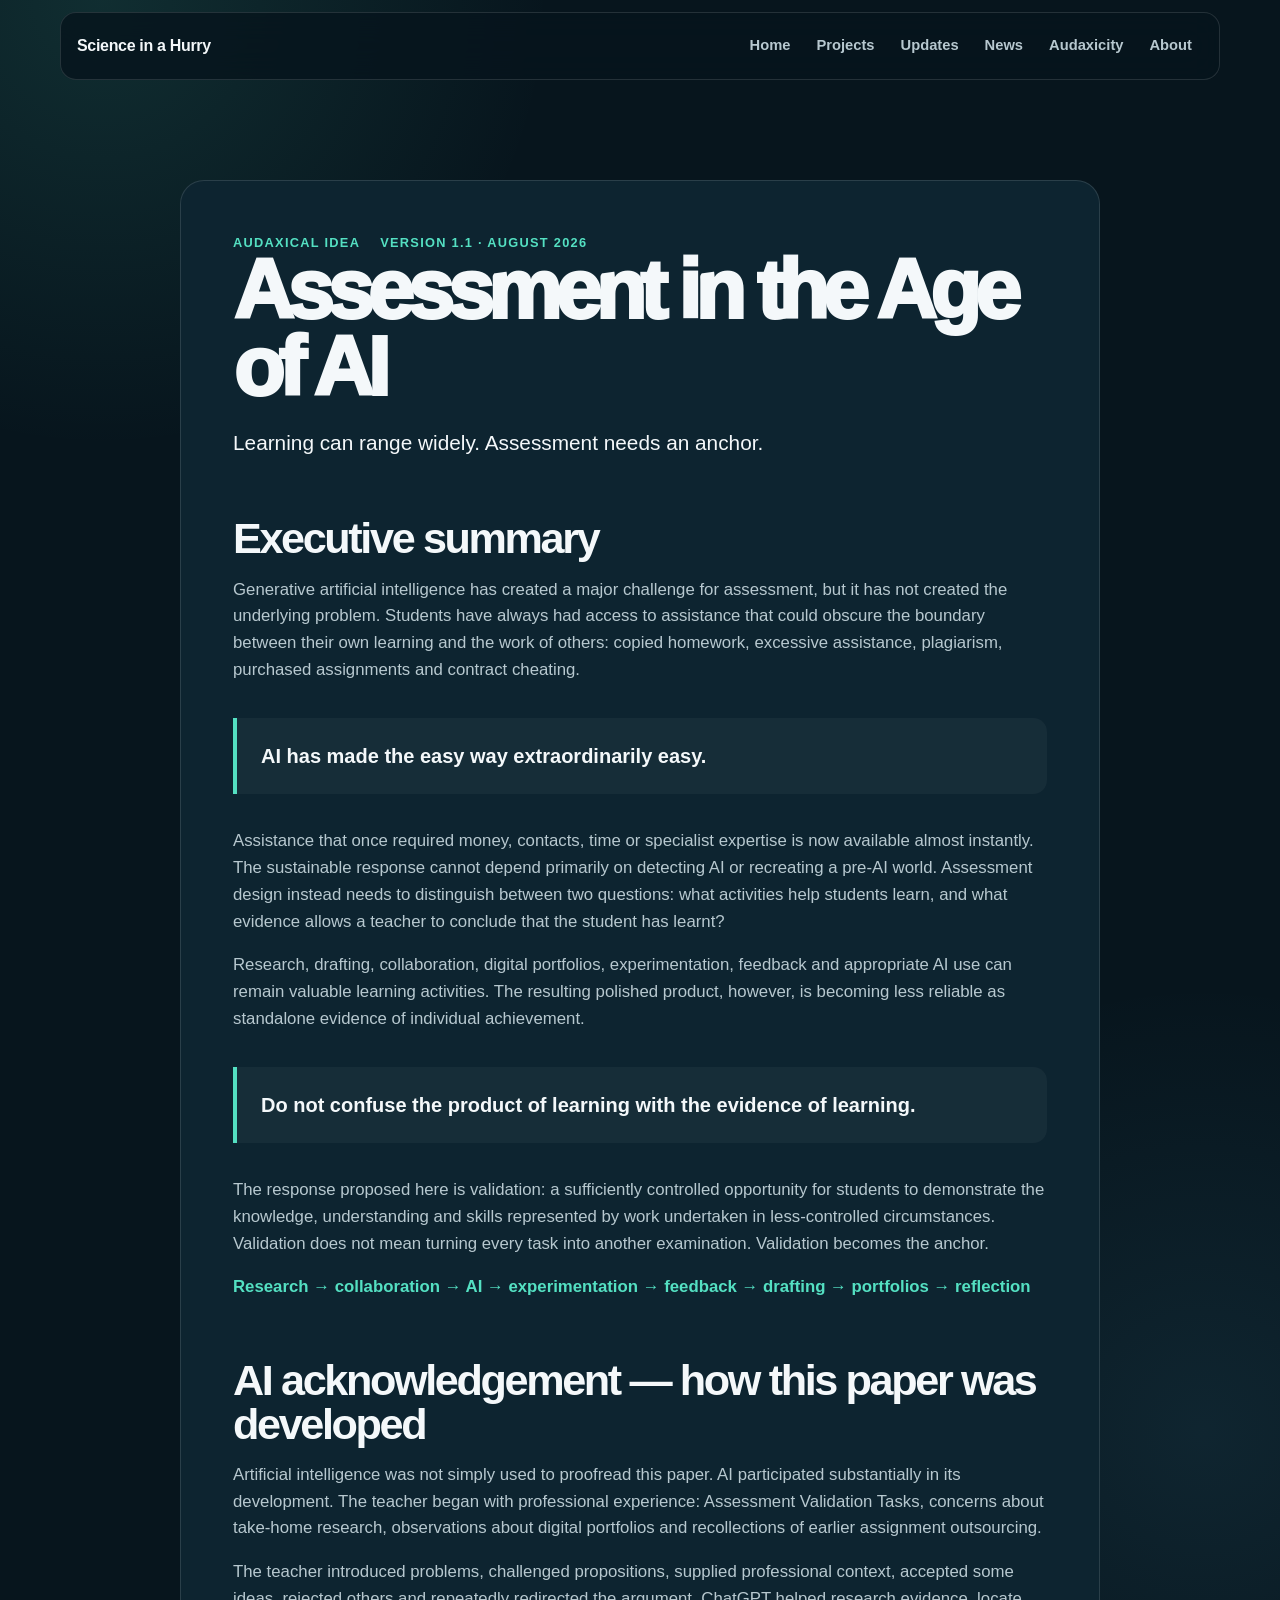
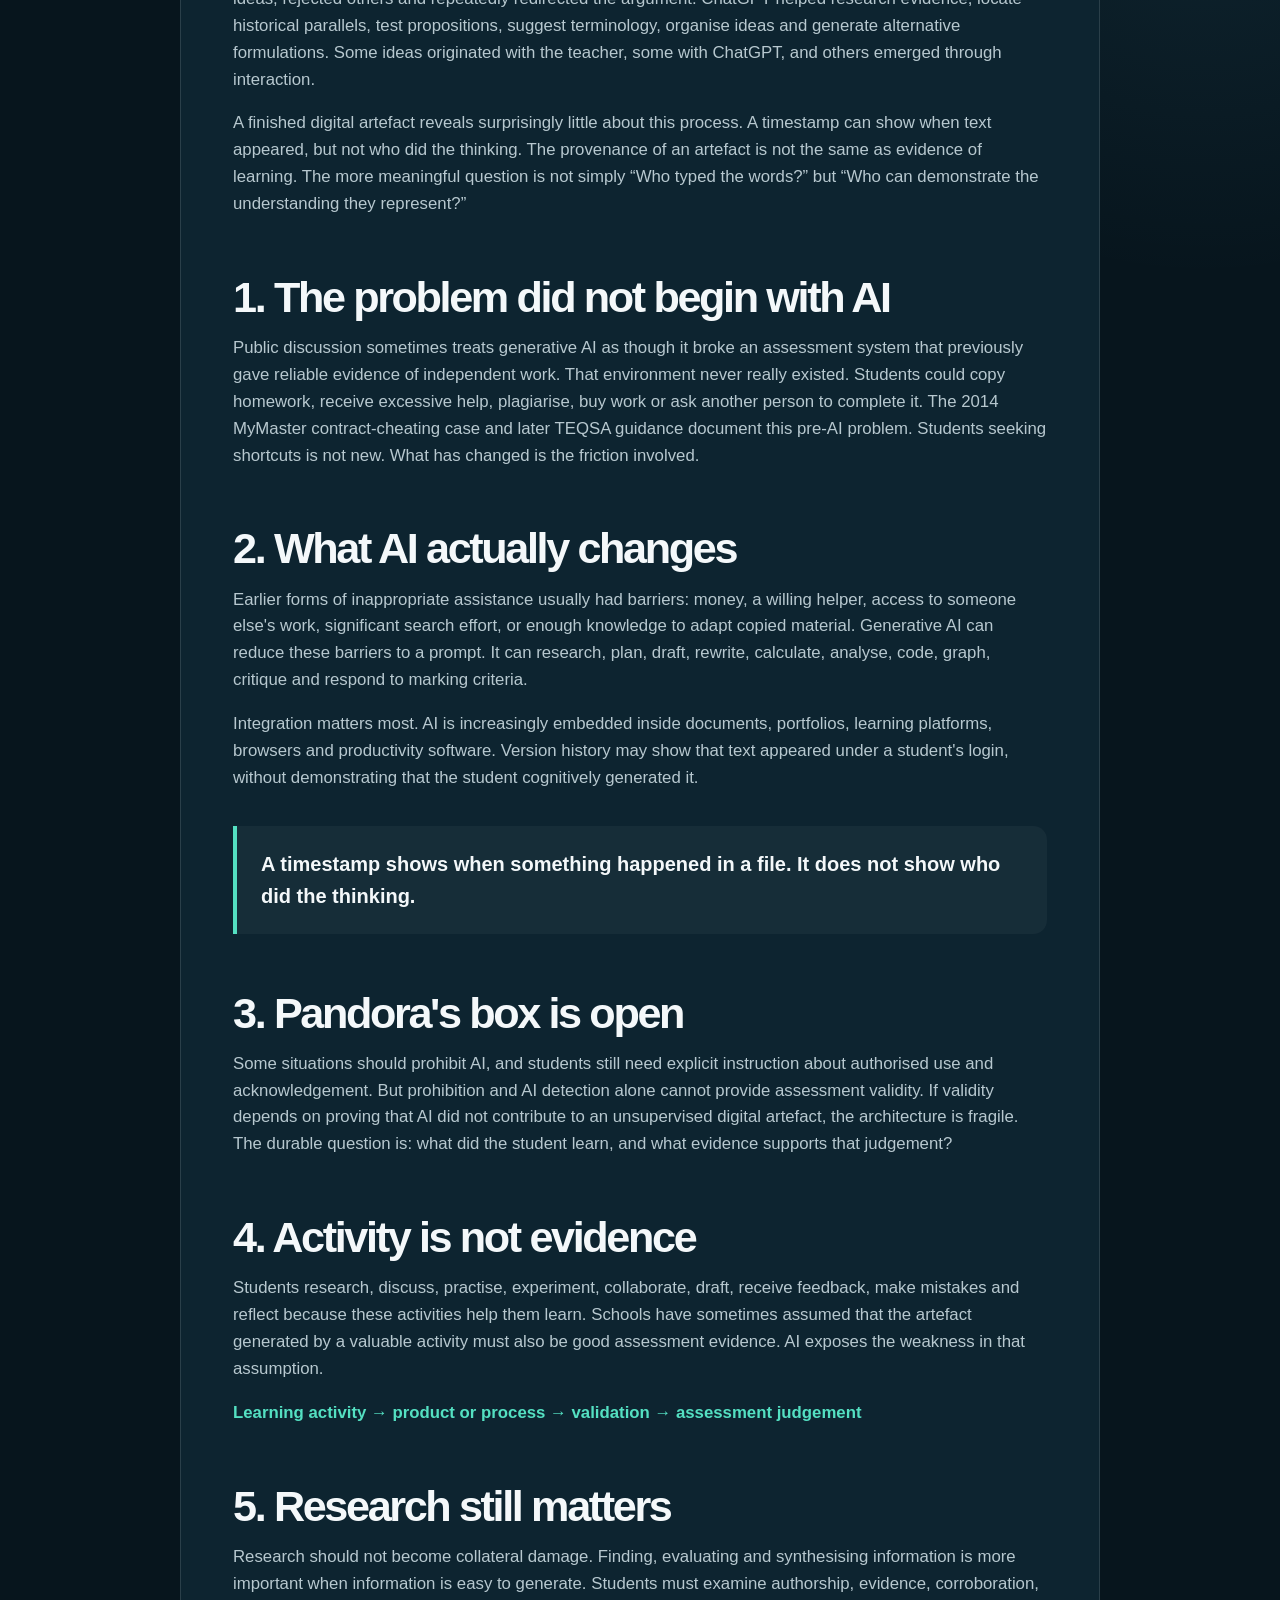
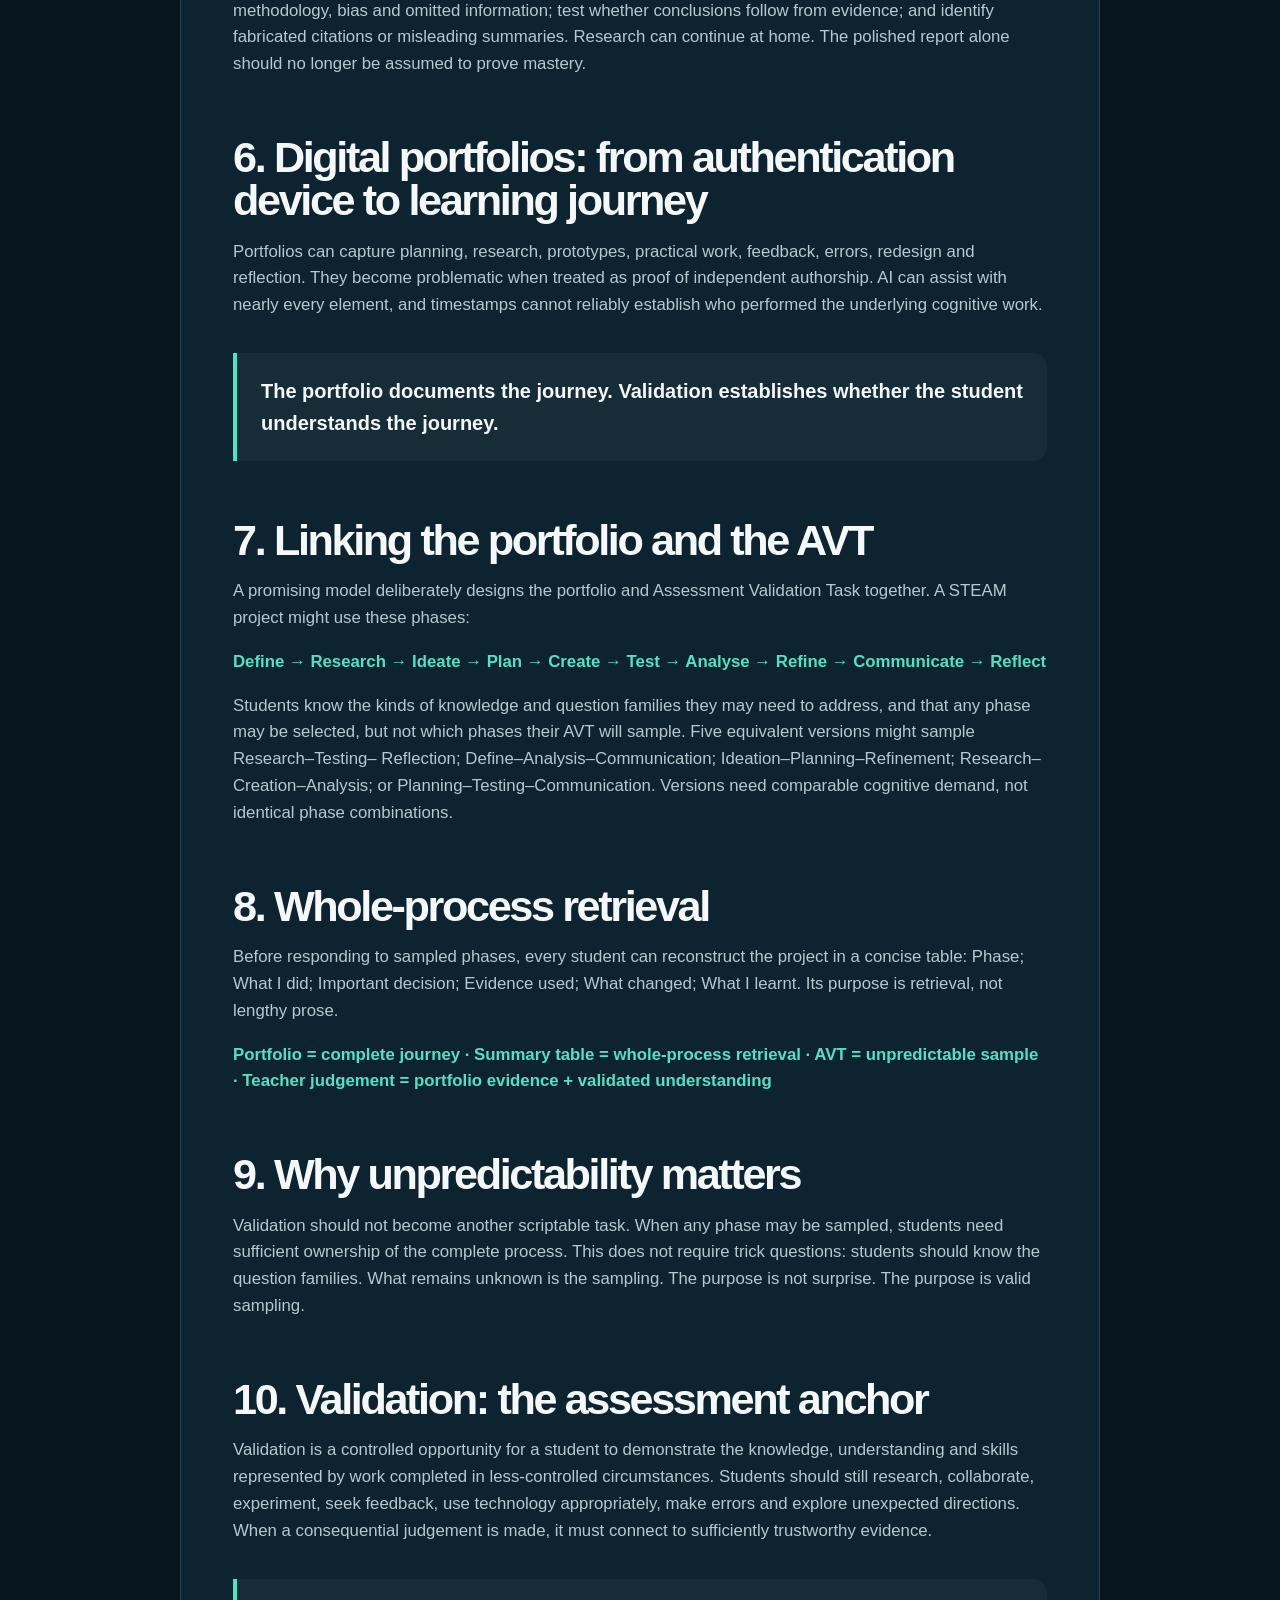
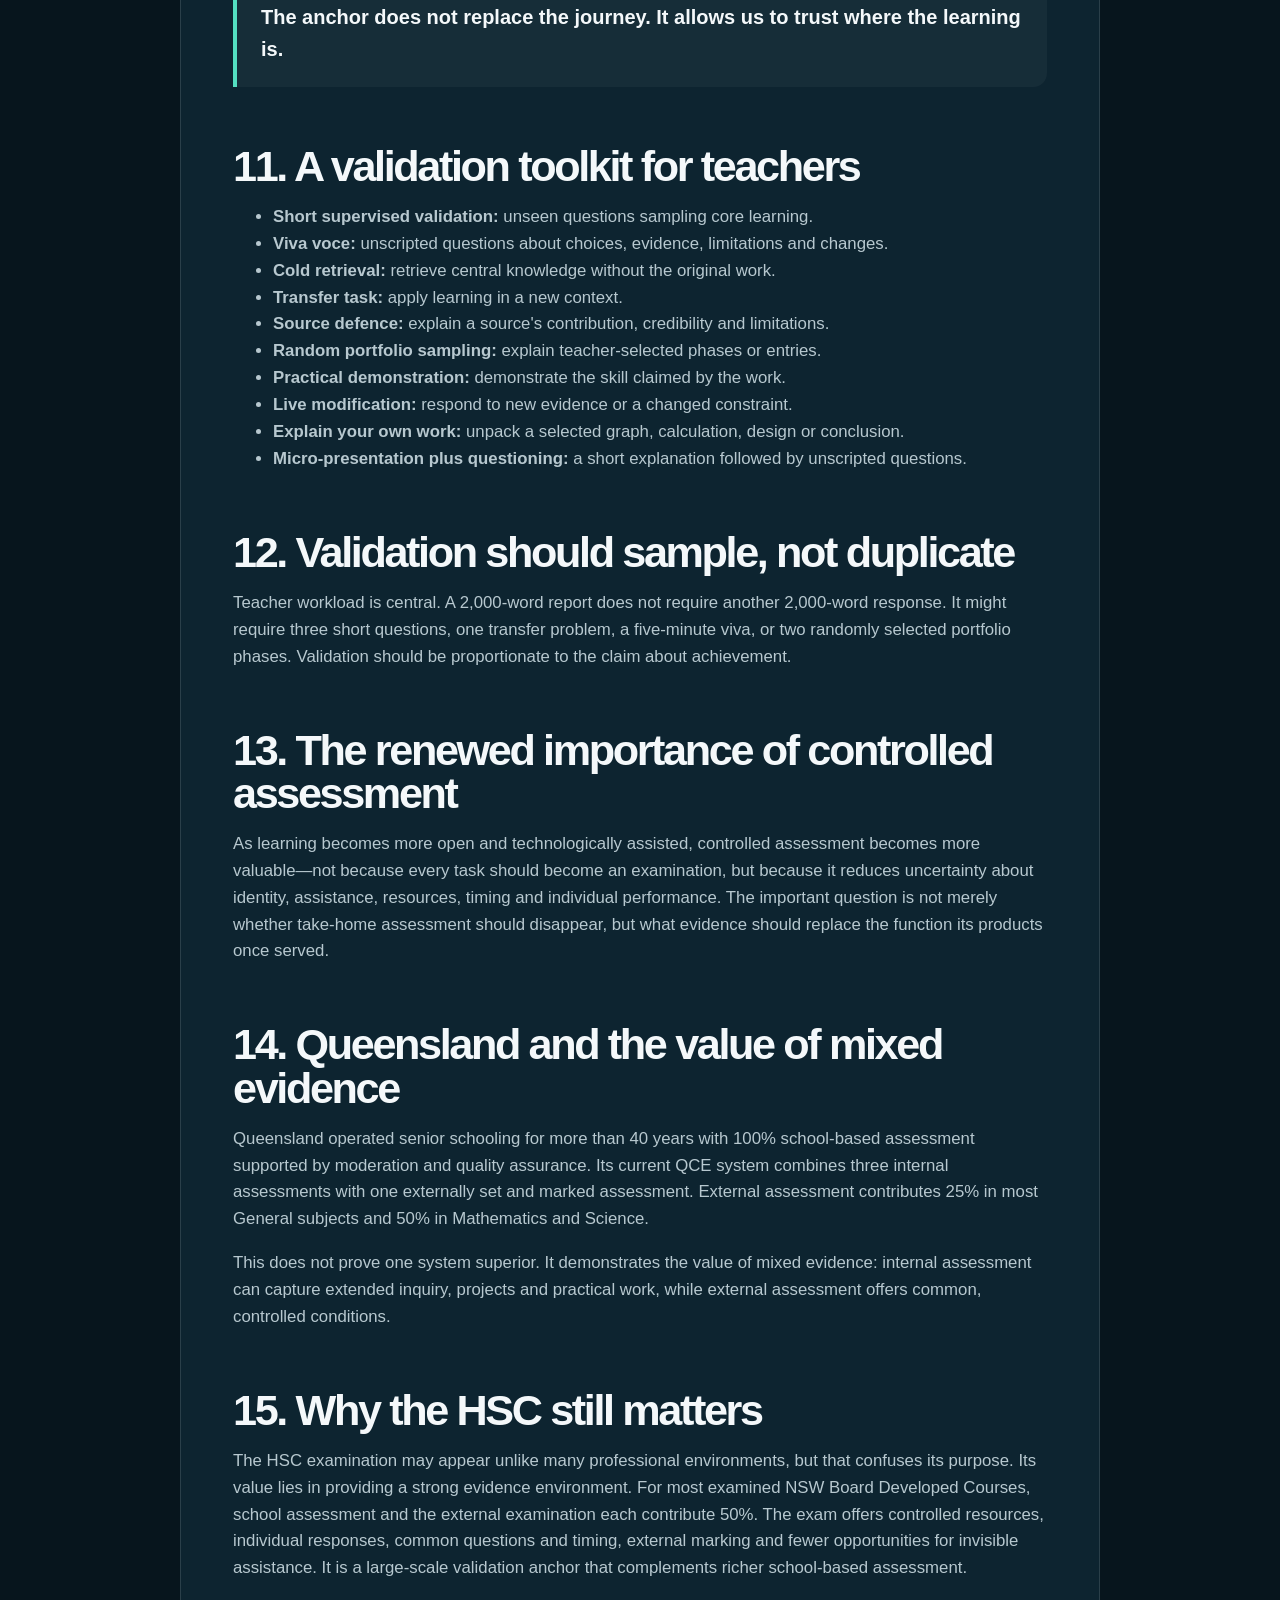
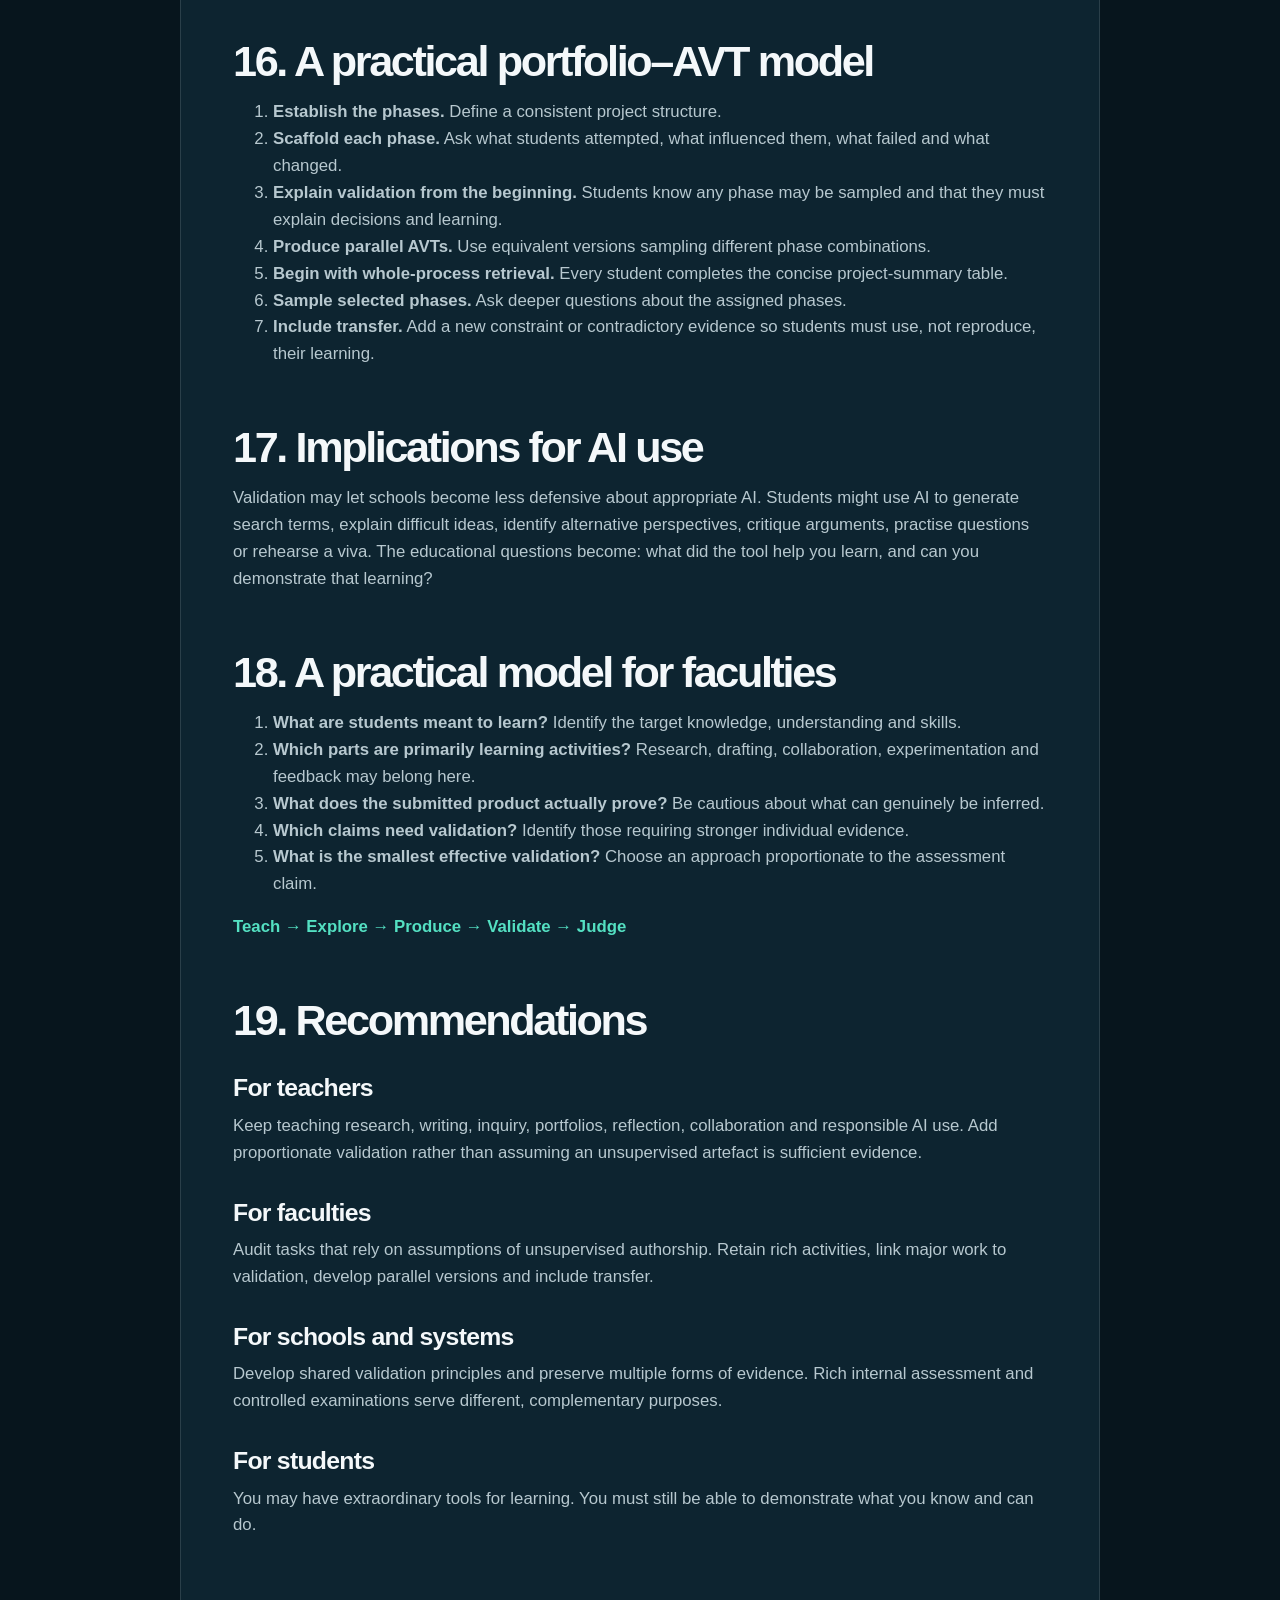
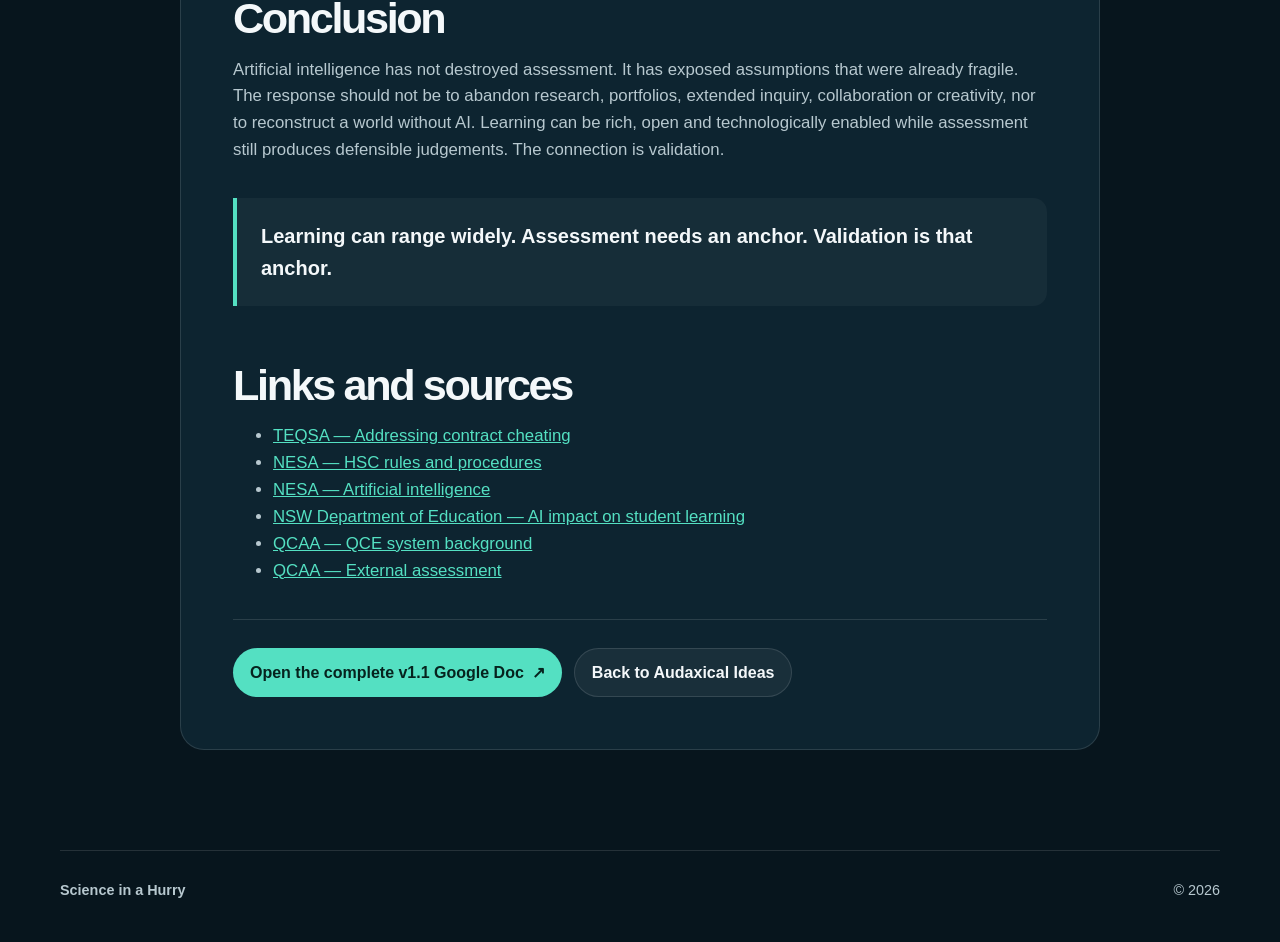
==== assessment-in-the-age-of-ai.html @ acc52c60 "Add Audaxicity ideas hub and assessment article" ====
<!DOCTYPE html>
<html lang="en-AU">
<head>
  <meta charset="UTF-8">
  <meta name="viewport" content="width=device-width, initial-scale=1.0">
  <title>Assessment in the Age of AI | Audaxicity</title>
  <meta name="description" content="Learning can range widely. Assessment needs an anchor. A practical framework for valid assessment in the age of generative AI.">
  <link rel="stylesheet" href="style.css">
</head>
<body>
  <a class="skip-link" href="#main">Skip to main content</a>
  <header class="site-header">
    <a class="brand" href="index.html">Science in a Hurry</a>
    <nav aria-label="Main navigation">
      <a href="index.html">Home</a>
      <a href="index.html#projects">Projects</a>
      <a href="index.html#updates">Updates</a>
      <a href="news.html">News</a>
      <a href="audaxicity.html">Audaxicity</a>
      <a href="index.html#about">About</a>
    </nav>
  </header>

  <main id="main" class="content-page">
    <article class="longform">
      <div class="article-meta">
        <span>Audaxical Idea</span>
        <span>Version 1.1 · August 2026</span>
      </div>
      <h1>Assessment in the Age of AI</h1>
      <p class="lede">Learning can range widely. Assessment needs an anchor.</p>

      <h2>Executive summary</h2>
      <p>
        Generative artificial intelligence has created a major challenge for
        assessment, but it has not created the underlying problem. Students have
        always had access to assistance that could obscure the boundary between
        their own learning and the work of others: copied homework, excessive
        assistance, plagiarism, purchased assignments and contract cheating.
      </p>
      <p class="pull-quote">AI has made the easy way extraordinarily easy.</p>
      <p>
        Assistance that once required money, contacts, time or specialist
        expertise is now available almost instantly. The sustainable response
        cannot depend primarily on detecting AI or recreating a pre-AI world.
        Assessment design instead needs to distinguish between two questions:
        what activities help students learn, and what evidence allows a teacher
        to conclude that the student has learnt?
      </p>
      <p>
        Research, drafting, collaboration, digital portfolios, experimentation,
        feedback and appropriate AI use can remain valuable learning activities.
        The resulting polished product, however, is becoming less reliable as
        standalone evidence of individual achievement.
      </p>
      <p class="pull-quote">Do not confuse the product of learning with the evidence of learning.</p>
      <p>
        The response proposed here is validation: a sufficiently controlled
        opportunity for students to demonstrate the knowledge, understanding
        and skills represented by work undertaken in less-controlled
        circumstances. Validation does not mean turning every task into another
        examination. Validation becomes the anchor.
      </p>
      <p class="process-line">Research → collaboration → AI → experimentation → feedback → drafting → portfolios → reflection</p>

      <h2>AI acknowledgement — how this paper was developed</h2>
      <p>
        Artificial intelligence was not simply used to proofread this paper.
        AI participated substantially in its development. The teacher began
        with professional experience: Assessment Validation Tasks, concerns
        about take-home research, observations about digital portfolios and
        recollections of earlier assignment outsourcing.
      </p>
      <p>
        The teacher introduced problems, challenged propositions, supplied
        professional context, accepted some ideas, rejected others and repeatedly
        redirected the argument. ChatGPT helped research evidence, locate
        historical parallels, test propositions, suggest terminology, organise
        ideas and generate alternative formulations. Some ideas originated with
        the teacher, some with ChatGPT, and others emerged through interaction.
      </p>
      <p>
        A finished digital artefact reveals surprisingly little about this
        process. A timestamp can show when text appeared, but not who did the
        thinking. The provenance of an artefact is not the same as evidence of
        learning. The more meaningful question is not simply “Who typed the
        words?” but “Who can demonstrate the understanding they represent?”
      </p>

      <h2>1. The problem did not begin with AI</h2>
      <p>
        Public discussion sometimes treats generative AI as though it broke an
        assessment system that previously gave reliable evidence of independent
        work. That environment never really existed. Students could copy
        homework, receive excessive help, plagiarise, buy work or ask another
        person to complete it. The 2014 MyMaster contract-cheating case and later
        TEQSA guidance document this pre-AI problem. Students seeking shortcuts
        is not new. What has changed is the friction involved.
      </p>

      <h2>2. What AI actually changes</h2>
      <p>
        Earlier forms of inappropriate assistance usually had barriers: money,
        a willing helper, access to someone else's work, significant search
        effort, or enough knowledge to adapt copied material. Generative AI can
        reduce these barriers to a prompt. It can research, plan, draft, rewrite,
        calculate, analyse, code, graph, critique and respond to marking criteria.
      </p>
      <p>
        Integration matters most. AI is increasingly embedded inside documents,
        portfolios, learning platforms, browsers and productivity software.
        Version history may show that text appeared under a student's login,
        without demonstrating that the student cognitively generated it.
      </p>
      <p class="pull-quote">A timestamp shows when something happened in a file. It does not show who did the thinking.</p>

      <h2>3. Pandora's box is open</h2>
      <p>
        Some situations should prohibit AI, and students still need explicit
        instruction about authorised use and acknowledgement. But prohibition
        and AI detection alone cannot provide assessment validity. If validity
        depends on proving that AI did not contribute to an unsupervised digital
        artefact, the architecture is fragile. The durable question is: what did
        the student learn, and what evidence supports that judgement?
      </p>

      <h2>4. Activity is not evidence</h2>
      <p>
        Students research, discuss, practise, experiment, collaborate, draft,
        receive feedback, make mistakes and reflect because these activities help
        them learn. Schools have sometimes assumed that the artefact generated by
        a valuable activity must also be good assessment evidence. AI exposes the
        weakness in that assumption.
      </p>
      <p class="process-line">Learning activity → product or process → validation → assessment judgement</p>

      <h2>5. Research still matters</h2>
      <p>
        Research should not become collateral damage. Finding, evaluating and
        synthesising information is more important when information is easy to
        generate. Students must examine authorship, evidence, corroboration,
        methodology, bias and omitted information; test whether conclusions
        follow from evidence; and identify fabricated citations or misleading
        summaries. Research can continue at home. The polished report alone
        should no longer be assumed to prove mastery.
      </p>

      <h2>6. Digital portfolios: from authentication device to learning journey</h2>
      <p>
        Portfolios can capture planning, research, prototypes, practical work,
        feedback, errors, redesign and reflection. They become problematic when
        treated as proof of independent authorship. AI can assist with nearly
        every element, and timestamps cannot reliably establish who performed
        the underlying cognitive work.
      </p>
      <p class="pull-quote">The portfolio documents the journey. Validation establishes whether the student understands the journey.</p>

      <h2>7. Linking the portfolio and the AVT</h2>
      <p>
        A promising model deliberately designs the portfolio and Assessment
        Validation Task together. A STEAM project might use these phases:
      </p>
      <p class="process-line">Define → Research → Ideate → Plan → Create → Test → Analyse → Refine → Communicate → Reflect</p>
      <p>
        Students know the kinds of knowledge and question families they may need
        to address, and that any phase may be selected, but not which phases their
        AVT will sample. Five equivalent versions might sample Research–Testing–
        Reflection; Define–Analysis–Communication; Ideation–Planning–Refinement;
        Research–Creation–Analysis; or Planning–Testing–Communication. Versions
        need comparable cognitive demand, not identical phase combinations.
      </p>

      <h2>8. Whole-process retrieval</h2>
      <p>
        Before responding to sampled phases, every student can reconstruct the
        project in a concise table: Phase; What I did; Important decision;
        Evidence used; What changed; What I learnt. Its purpose is retrieval,
        not lengthy prose.
      </p>
      <p class="process-line">Portfolio = complete journey · Summary table = whole-process retrieval · AVT = unpredictable sample · Teacher judgement = portfolio evidence + validated understanding</p>

      <h2>9. Why unpredictability matters</h2>
      <p>
        Validation should not become another scriptable task. When any phase may
        be sampled, students need sufficient ownership of the complete process.
        This does not require trick questions: students should know the question
        families. What remains unknown is the sampling. The purpose is not
        surprise. The purpose is valid sampling.
      </p>

      <h2>10. Validation: the assessment anchor</h2>
      <p>
        Validation is a controlled opportunity for a student to demonstrate the
        knowledge, understanding and skills represented by work completed in
        less-controlled circumstances. Students should still research,
        collaborate, experiment, seek feedback, use technology appropriately,
        make errors and explore unexpected directions. When a consequential
        judgement is made, it must connect to sufficiently trustworthy evidence.
      </p>
      <p class="pull-quote">The anchor does not replace the journey. It allows us to trust where the learning is.</p>

      <h2>11. A validation toolkit for teachers</h2>
      <ul>
        <li><strong>Short supervised validation:</strong> unseen questions sampling core learning.</li>
        <li><strong>Viva voce:</strong> unscripted questions about choices, evidence, limitations and changes.</li>
        <li><strong>Cold retrieval:</strong> retrieve central knowledge without the original work.</li>
        <li><strong>Transfer task:</strong> apply learning in a new context.</li>
        <li><strong>Source defence:</strong> explain a source's contribution, credibility and limitations.</li>
        <li><strong>Random portfolio sampling:</strong> explain teacher-selected phases or entries.</li>
        <li><strong>Practical demonstration:</strong> demonstrate the skill claimed by the work.</li>
        <li><strong>Live modification:</strong> respond to new evidence or a changed constraint.</li>
        <li><strong>Explain your own work:</strong> unpack a selected graph, calculation, design or conclusion.</li>
        <li><strong>Micro-presentation plus questioning:</strong> a short explanation followed by unscripted questions.</li>
      </ul>

      <h2>12. Validation should sample, not duplicate</h2>
      <p>
        Teacher workload is central. A 2,000-word report does not require another
        2,000-word response. It might require three short questions, one transfer
        problem, a five-minute viva, or two randomly selected portfolio phases.
        Validation should be proportionate to the claim about achievement.
      </p>

      <h2>13. The renewed importance of controlled assessment</h2>
      <p>
        As learning becomes more open and technologically assisted, controlled
        assessment becomes more valuable—not because every task should become an
        examination, but because it reduces uncertainty about identity,
        assistance, resources, timing and individual performance. The important
        question is not merely whether take-home assessment should disappear,
        but what evidence should replace the function its products once served.
      </p>

      <h2>14. Queensland and the value of mixed evidence</h2>
      <p>
        Queensland operated senior schooling for more than 40 years with 100%
        school-based assessment supported by moderation and quality assurance.
        Its current QCE system combines three internal assessments with one
        externally set and marked assessment. External assessment contributes
        25% in most General subjects and 50% in Mathematics and Science.
      </p>
      <p>
        This does not prove one system superior. It demonstrates the value of
        mixed evidence: internal assessment can capture extended inquiry,
        projects and practical work, while external assessment offers common,
        controlled conditions.
      </p>

      <h2>15. Why the HSC still matters</h2>
      <p>
        The HSC examination may appear unlike many professional environments,
        but that confuses its purpose. Its value lies in providing a strong
        evidence environment. For most examined NSW Board Developed Courses,
        school assessment and the external examination each contribute 50%.
        The exam offers controlled resources, individual responses, common
        questions and timing, external marking and fewer opportunities for
        invisible assistance. It is a large-scale validation anchor that
        complements richer school-based assessment.
      </p>

      <h2>16. A practical portfolio–AVT model</h2>
      <ol>
        <li><strong>Establish the phases.</strong> Define a consistent project structure.</li>
        <li><strong>Scaffold each phase.</strong> Ask what students attempted, what influenced them, what failed and what changed.</li>
        <li><strong>Explain validation from the beginning.</strong> Students know any phase may be sampled and that they must explain decisions and learning.</li>
        <li><strong>Produce parallel AVTs.</strong> Use equivalent versions sampling different phase combinations.</li>
        <li><strong>Begin with whole-process retrieval.</strong> Every student completes the concise project-summary table.</li>
        <li><strong>Sample selected phases.</strong> Ask deeper questions about the assigned phases.</li>
        <li><strong>Include transfer.</strong> Add a new constraint or contradictory evidence so students must use, not reproduce, their learning.</li>
      </ol>

      <h2>17. Implications for AI use</h2>
      <p>
        Validation may let schools become less defensive about appropriate AI.
        Students might use AI to generate search terms, explain difficult ideas,
        identify alternative perspectives, critique arguments, practise questions
        or rehearse a viva. The educational questions become: what did the tool
        help you learn, and can you demonstrate that learning?
      </p>

      <h2>18. A practical model for faculties</h2>
      <ol>
        <li><strong>What are students meant to learn?</strong> Identify the target knowledge, understanding and skills.</li>
        <li><strong>Which parts are primarily learning activities?</strong> Research, drafting, collaboration, experimentation and feedback may belong here.</li>
        <li><strong>What does the submitted product actually prove?</strong> Be cautious about what can genuinely be inferred.</li>
        <li><strong>Which claims need validation?</strong> Identify those requiring stronger individual evidence.</li>
        <li><strong>What is the smallest effective validation?</strong> Choose an approach proportionate to the assessment claim.</li>
      </ol>
      <p class="process-line">Teach → Explore → Produce → Validate → Judge</p>

      <h2>19. Recommendations</h2>
      <h3>For teachers</h3>
      <p>Keep teaching research, writing, inquiry, portfolios, reflection, collaboration and responsible AI use. Add proportionate validation rather than assuming an unsupervised artefact is sufficient evidence.</p>
      <h3>For faculties</h3>
      <p>Audit tasks that rely on assumptions of unsupervised authorship. Retain rich activities, link major work to validation, develop parallel versions and include transfer.</p>
      <h3>For schools and systems</h3>
      <p>Develop shared validation principles and preserve multiple forms of evidence. Rich internal assessment and controlled examinations serve different, complementary purposes.</p>
      <h3>For students</h3>
      <p>You may have extraordinary tools for learning. You must still be able to demonstrate what you know and can do.</p>

      <h2>Conclusion</h2>
      <p>
        Artificial intelligence has not destroyed assessment. It has exposed
        assumptions that were already fragile. The response should not be to
        abandon research, portfolios, extended inquiry, collaboration or
        creativity, nor to reconstruct a world without AI. Learning can be rich,
        open and technologically enabled while assessment still produces
        defensible judgements. The connection is validation.
      </p>
      <p class="pull-quote">Learning can range widely. Assessment needs an anchor. Validation is that anchor.</p>

      <h2>Links and sources</h2>
      <ul class="source-list">
        <li><a href="https://www.teqsa.gov.au/guides-resources/resources/good-practice-notes/good-practice-note-addressing-contract-cheating-safeguard-academic-integrity">TEQSA — Addressing contract cheating</a></li>
        <li><a href="https://www.nsw.gov.au/education-and-training/nesa/hsc/rules-and-procedures/2026-guide/before-you-start-your-hsc">NESA — HSC rules and procedures</a></li>
        <li><a href="https://www.nsw.gov.au/education-and-training/nesa/news/all/artificial-intelligence">NESA — Artificial intelligence</a></li>
        <li><a href="https://education.nsw.gov.au/news/latest-news/nsw-government-moves-on-ai-impact-on-student-learning">NSW Department of Education — AI impact on student learning</a></li>
        <li><a href="https://www.qcaa.qld.edu.au/senior/certificates-and-qualifications/qce-qcia-handbook/1-senior-schooling-qld/1.1-background">QCAA — QCE system background</a></li>
        <li><a href="https://www.qcaa.qld.edu.au/senior/assessment/external-assessment/about">QCAA — External assessment</a></li>
      </ul>

      <div class="article-actions">
        <a class="button primary" href="https://docs.google.com/document/d/1LBJC4ebqmzBDVvAq_9199nXo9ahAdx0fDZcE0XZRP2o/edit?usp=drivesdk" target="_blank" rel="noopener noreferrer">Open the complete v1.1 Google Doc <span aria-hidden="true">↗</span></a>
        <a class="button secondary" href="audaxicity.html">Back to Audaxical Ideas</a>
      </div>
    </article>
  </main>

  <footer class="site-footer">
    <strong>Science in a Hurry</strong>
    <span>© <span id="year">2026</span></span>
  </footer>
  <script>document.querySelector("#year").textContent = new Date().getFullYear();</script>
</body>
</html>
---- style.css ----
/* Science in a Hurry — simple hub */

:root {
  --bg: #07151d;
  --panel: #0d2430;
  --panel-2: #102d3a;
  --text: #f4f8fa;
  --muted: #b7c8cf;
  --line: rgba(255, 255, 255, 0.12);
  --teal: #54e0c2;
  --blue: #62c9f1;
  --gold: #ffd166;
  --coral: #ff8674;
  --max-width: 1160px;
  --radius: 24px;
}

* {
  box-sizing: border-box;
}

html {
  scroll-behavior: smooth;
}

body {
  margin: 0;
  min-width: 320px;
  background:
    radial-gradient(circle at 8% 0%, rgba(84, 224, 194, 0.12), transparent 28rem),
    radial-gradient(circle at 94% 16%, rgba(98, 201, 241, 0.09), transparent 28rem),
    var(--bg);
  color: var(--text);
  font-family:
    Inter, ui-sans-serif, -apple-system, BlinkMacSystemFont, "Segoe UI",
    sans-serif;
  line-height: 1.6;
}

a {
  color: inherit;
}

button,
a {
  -webkit-tap-highlight-color: transparent;
}

.skip-link {
  position: fixed;
  top: 12px;
  left: 12px;
  z-index: 100;
  padding: 10px 14px;
  border-radius: 10px;
  background: white;
  color: #07151d;
  font-weight: 800;
  transform: translateY(-160%);
}

.skip-link:focus {
  transform: translateY(0);
}

.site-header {
  position: sticky;
  top: 12px;
  z-index: 20;
  display: flex;
  align-items: center;
  justify-content: space-between;
  width: min(calc(100% - 28px), var(--max-width));
  margin: 12px auto 0;
  padding: 13px 16px;
  border: 1px solid var(--line);
  border-radius: 16px;
  background: rgba(7, 21, 29, 0.84);
  backdrop-filter: blur(16px);
}

.brand {
  font-weight: 900;
  letter-spacing: -0.02em;
  text-decoration: none;
}

nav {
  display: flex;
  gap: 4px;
}

nav a {
  padding: 8px 11px;
  border-radius: 9px;
  color: var(--muted);
  font-size: 0.92rem;
  font-weight: 700;
  text-decoration: none;
}

nav a:hover,
nav a:focus-visible {
  background: rgba(255, 255, 255, 0.07);
  color: var(--text);
  outline: none;
}

.hero {
  display: grid;
  grid-template-columns: minmax(0, 1.35fr) minmax(280px, 0.65fr);
  align-items: center;
  gap: 60px;
  width: min(calc(100% - 36px), var(--max-width));
  min-height: 650px;
  margin: 0 auto;
  padding: 80px 0 72px;
}

.hero-copy {
  max-width: 760px;
}

.eyebrow {
  margin: 0 0 12px;
  color: var(--teal);
  font-size: 0.78rem;
  font-weight: 900;
  letter-spacing: 0.16em;
  text-transform: uppercase;
}

h1,
h2,
h3,
p {
  margin-top: 0;
}

h1 {
  margin-bottom: 24px;
  font-size: clamp(3.4rem, 9vw, 7rem);
  font-weight: 950;
  letter-spacing: -0.075em;
  line-height: 0.92;
}

h2 {
  margin-bottom: 16px;
  font-size: clamp(2rem, 5vw, 3.8rem);
  font-weight: 900;
  letter-spacing: -0.055em;
  line-height: 1;
}

h3 {
  margin-bottom: 10px;
  font-size: 1.55rem;
  letter-spacing: -0.03em;
  line-height: 1.15;
}

.hero-copy > p:not(.eyebrow) {
  max-width: 660px;
  margin-bottom: 32px;
  color: var(--muted);
  font-size: clamp(1.08rem, 2vw, 1.32rem);
}

.button {
  display: inline-flex;
  align-items: center;
  justify-content: center;
  gap: 8px;
  min-height: 44px;
  padding: 11px 17px;
  border: 0;
  border-radius: 999px;
  font: inherit;
  font-weight: 850;
  text-decoration: none;
  cursor: pointer;
}

.primary {
  background: var(--teal);
  color: #06231e;
}

.secondary {
  border: 1px solid var(--line);
  background: rgba(255, 255, 255, 0.05);
  color: var(--text);
}

.button:hover,
.button:focus-visible {
  transform: translateY(-1px);
  outline: none;
}

.hero-mark {
  position: relative;
  display: grid;
  place-items: center;
  width: min(100%, 350px);
  aspect-ratio: 1;
  justify-self: center;
}

.core {
  position: relative;
  z-index: 2;
  display: grid;
  place-items: center;
  width: 118px;
  aspect-ratio: 1;
  border-radius: 50%;
  background: linear-gradient(145deg, var(--teal), var(--blue));
  color: #05202b;
  font-size: 4.4rem;
  font-weight: 950;
  box-shadow: 0 0 70px rgba(84, 224, 194, 0.23);
}

.orbit {
  position: absolute;
  width: 92%;
  height: 38%;
  border: 2px solid rgba(255, 255, 255, 0.22);
  border-radius: 50%;
}

.orbit-a {
  transform: rotate(28deg);
}

.orbit-b {
  transform: rotate(-34deg);
}

.section {
  width: min(calc(100% - 36px), var(--max-width));
  margin: 0 auto;
  padding: 88px 0;
}

.section-heading {
  max-width: 700px;
  margin-bottom: 34px;
}

.project-grid {
  display: grid;
  grid-template-columns: repeat(2, minmax(0, 1fr));
  gap: 18px;
}

.project-card {
  display: flex;
  flex-direction: column;
  min-height: 310px;
  padding: 28px;
  border: 1px solid var(--line);
  border-radius: var(--radius);
  background:
    linear-gradient(145deg, rgba(255, 255, 255, 0.055), rgba(255, 255, 255, 0.015)),
    var(--panel);
}

.project-card:nth-child(1) {
  border-top-color: var(--teal);
}

.project-card:nth-child(2) {
  border-top-color: var(--blue);
}

.project-card:nth-child(3) {
  border-top-color: var(--coral);
}

.project-card:nth-child(4) {
  border-top-color: var(--gold);
}

.project-label {
  margin-bottom: 46px;
  color: var(--muted);
  font-size: 0.78rem;
  font-weight: 850;
  letter-spacing: 0.13em;
  text-transform: uppercase;
}

.project-card > p:not(.project-label) {
  color: var(--muted);
}

.card-link {
  display: inline-flex;
  gap: 8px;
  width: fit-content;
  margin-top: auto;
  color: var(--teal);
  font-weight: 850;
  text-decoration: none;
}

.card-link:hover,
.card-link:focus-visible {
  text-decoration: underline;
  text-decoration-thickness: 2px;
  text-underline-offset: 5px;
  outline: none;
}

.disabled {
  color: var(--muted);
  cursor: not-allowed;
  opacity: 0.72;
}

.updates-heading {
  display: flex;
  align-items: end;
  justify-content: space-between;
  gap: 24px;
  max-width: none;
  margin-bottom: 12px;
}

.updates-heading h2 {
  margin-bottom: 0;
}

.updates-intro {
  max-width: 760px;
  margin-bottom: 26px;
  color: var(--muted);
}

.status-message {
  margin-bottom: 18px;
  color: var(--muted);
  font-size: 0.94rem;
}

.updates-grid {
  display: grid;
  grid-template-columns: repeat(3, minmax(0, 1fr));
  gap: 16px;
}

.update-card {
  display: flex;
  flex-direction: column;
  min-height: 250px;
  padding: 22px;
  border: 1px solid var(--line);
  border-radius: 19px;
  background: var(--panel);
}

.update-source {
  margin-bottom: 34px;
  color: var(--teal);
  font-size: 0.76rem;
  font-weight: 900;
  letter-spacing: 0.12em;
  text-transform: uppercase;
}

.update-card h3 {
  font-size: 1.18rem;
}

.update-card p {
  color: var(--muted);
  font-size: 0.95rem;
}

.update-date {
  margin-top: auto;
  padding-top: 14px;
  color: var(--muted);
  font-size: 0.82rem;
}

.update-card a {
  color: var(--text);
  text-decoration: none;
}

.update-card a:hover,
.update-card a:focus-visible {
  text-decoration: underline;
  text-underline-offset: 4px;
  outline: none;
}

.about {
  display: grid;
  grid-template-columns: 0.9fr 1.1fr;
  gap: 72px;
  margin-bottom: 80px;
  padding: 54px;
  border: 1px solid var(--line);
  border-radius: var(--radius);
  background: var(--panel-2);
}

.about p {
  color: var(--muted);
  font-size: 1.06rem;
}

.about p:last-child {
  margin-bottom: 0;
}

.site-footer {
  display: flex;
  justify-content: space-between;
  width: min(calc(100% - 36px), var(--max-width));
  margin: 0 auto;
  padding: 28px 0 40px;
  border-top: 1px solid var(--line);
  color: var(--muted);
  font-size: 0.9rem;
}

/* Audaxicity hub and long-form ideas */

.content-page {
  width: min(calc(100% - 36px), 920px);
  margin: 0 auto;
  padding: 100px 0;
}

.content-page-header {
  margin-bottom: 42px;
}

.content-page-header h1 {
  margin-bottom: 20px;
  font-size: clamp(3.2rem, 8vw, 6rem);
}

.content-page-header > p:last-child {
  max-width: 720px;
  color: var(--muted);
  font-size: 1.2rem;
}

.feature-panel,
.longform {
  padding: clamp(28px, 5vw, 52px);
  border: 1px solid var(--line);
  border-radius: var(--radius);
  background: var(--panel);
}

.feature-panel {
  border-top-color: var(--teal);
}

.feature-panel + .feature-panel,
.feature-panel + .longform {
  margin-top: 28px;
}

.feature-panel p,
.longform p,
.longform li {
  color: var(--muted);
  font-size: 1.05rem;
}

.feature-panel .button {
  margin-top: 8px;
}

.idea-card {
  display: grid;
  gap: 22px;
}

.idea-card h2 {
  max-width: 780px;
  font-size: clamp(2.2rem, 5vw, 3.7rem);
}

.article-meta {
  display: flex;
  flex-wrap: wrap;
  gap: 10px 20px;
  color: var(--teal);
  font-size: 0.8rem;
  font-weight: 850;
  letter-spacing: 0.1em;
  text-transform: uppercase;
}

.longform h1 {
  margin-bottom: 20px;
  font-size: clamp(2.7rem, 7vw, 5.2rem);
}

.longform h2 {
  margin-top: 58px;
  font-size: clamp(1.8rem, 4vw, 2.7rem);
}

.longform h3 {
  margin-top: 32px;
}

.longform .lede {
  color: var(--text);
  font-size: 1.3rem;
}

.pull-quote {
  margin: 34px 0;
  padding: 22px 24px;
  border-left: 4px solid var(--teal);
  border-radius: 0 14px 14px 0;
  background: rgba(255, 255, 255, 0.04);
  color: var(--text) !important;
  font-size: 1.25rem !important;
  font-weight: 800;
}

.process-line {
  overflow-wrap: anywhere;
  color: var(--teal) !important;
  font-weight: 800;
}

.article-actions {
  display: flex;
  flex-wrap: wrap;
  gap: 12px;
  margin: 34px 0 0;
  padding-top: 28px;
  border-top: 1px solid var(--line);
}

.source-list a {
  color: var(--teal);
  overflow-wrap: anywhere;
}

@media (max-width: 900px) {
  .hero {
    grid-template-columns: 1fr;
    min-height: auto;
  }

  .hero-mark {
    width: min(70vw, 320px);
  }

  .updates-grid {
    grid-template-columns: repeat(2, minmax(0, 1fr));
  }
}
/* Smaller Professor Chaos images */

.hero-character {
  display: grid;
  place-items: center;
  width: 240px !important;
  max-width: 240px !important;
  aspect-ratio: 1;
  justify-self: center;
}

.hero-character img {
  display: block;
  width: 240px !important;
  height: 240px !important;
  max-width: 240px !important;
  border-radius: 50%;
  object-fit: cover;
}


/* Smaller project banner */

.project-banner {
  width: 78%;
  max-width: 880px;
  margin: 0 auto 50px;
}

.project-banner img {
  display: block;
  width: 100%;
  height: auto;
  aspect-ratio: 21 / 6;
  object-fit: cover;
}


/* Tablet */

@media (max-width: 900px) {
  .hero-character,
  .hero-character img {
    width: 210px !important;
    height: 210px !important;
    max-width: 210px !important;
  }

  .project-banner {
    width: 90%;
  }
}


/* Mobile */

@media (max-width: 680px) {
  .hero-character,
  .hero-character img {
    width: 175px !important;
    height: 175px !important;
    max-width: 175px !important;
  }

  .project-banner {
    width: 100%;
    margin-bottom: 34px;
  }

  nav {
    flex-wrap: wrap;
    justify-content: flex-end;
  }

  .hero,
  .section,
  .site-footer {
    width: min(calc(100% - 24px), var(--max-width));
  }

  .project-grid,
  .updates-grid,
  .about {
    grid-template-columns: 1fr;
  }

  .about {
    gap: 14px;
    padding: 30px;
  }

  .updates-heading {
    align-items: flex-start;
    flex-direction: column;
  }

  .content-page {
    width: min(calc(100% - 24px), 920px);
    padding-top: 70px;
  }
}

@media (max-width: 450px) {
  .brand {
    max-width: 115px;
    line-height: 1.05;
  }

  nav a {
    padding: 7px;
    font-size: 0.82rem;
  }

  h1 {
    font-size: clamp(3.2rem, 18vw, 4.8rem);
  }

  .site-footer {
    align-items: flex-start;
    flex-direction: column;
    gap: 6px;
  }
}

@media (prefers-reduced-motion: reduce) {
  html {
    scroll-behavior: auto;
  }

  *,
  *::before,
  *::after {
    transition-duration: 0.01ms !important;
  }
}
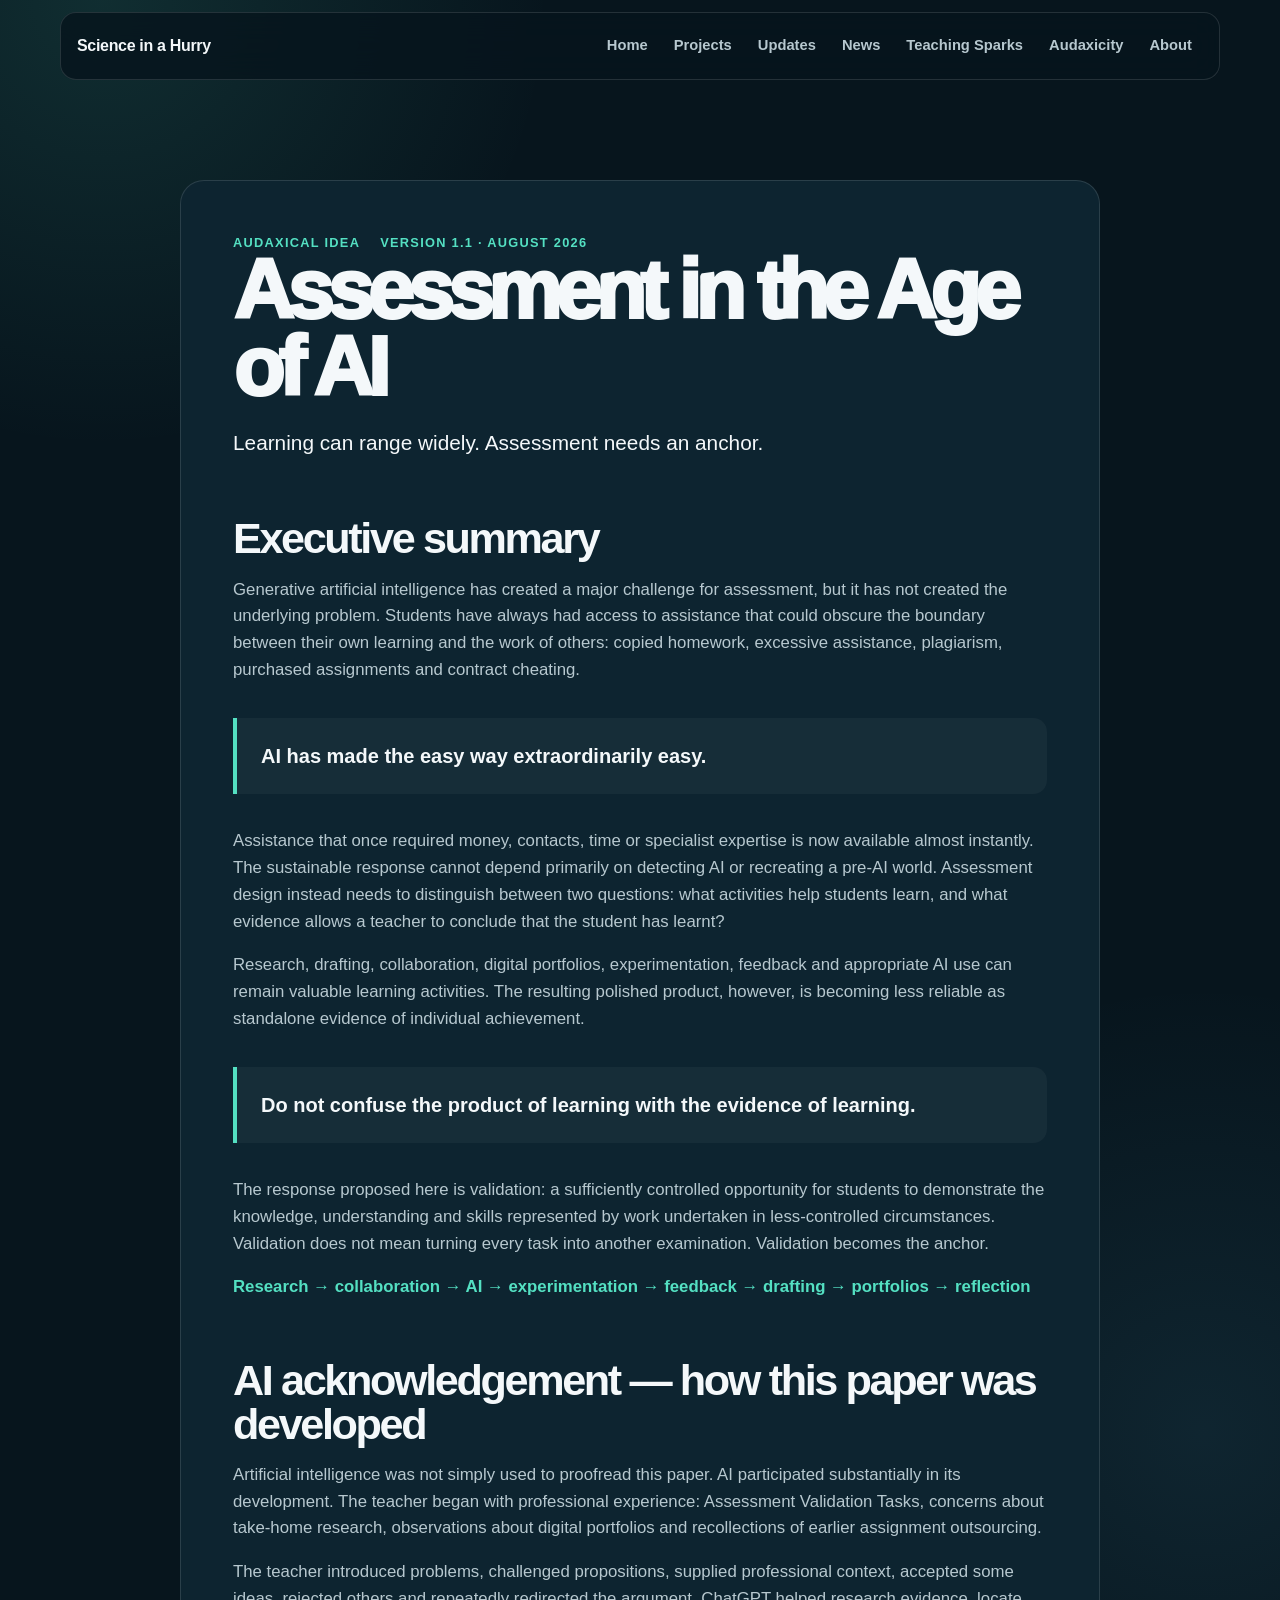
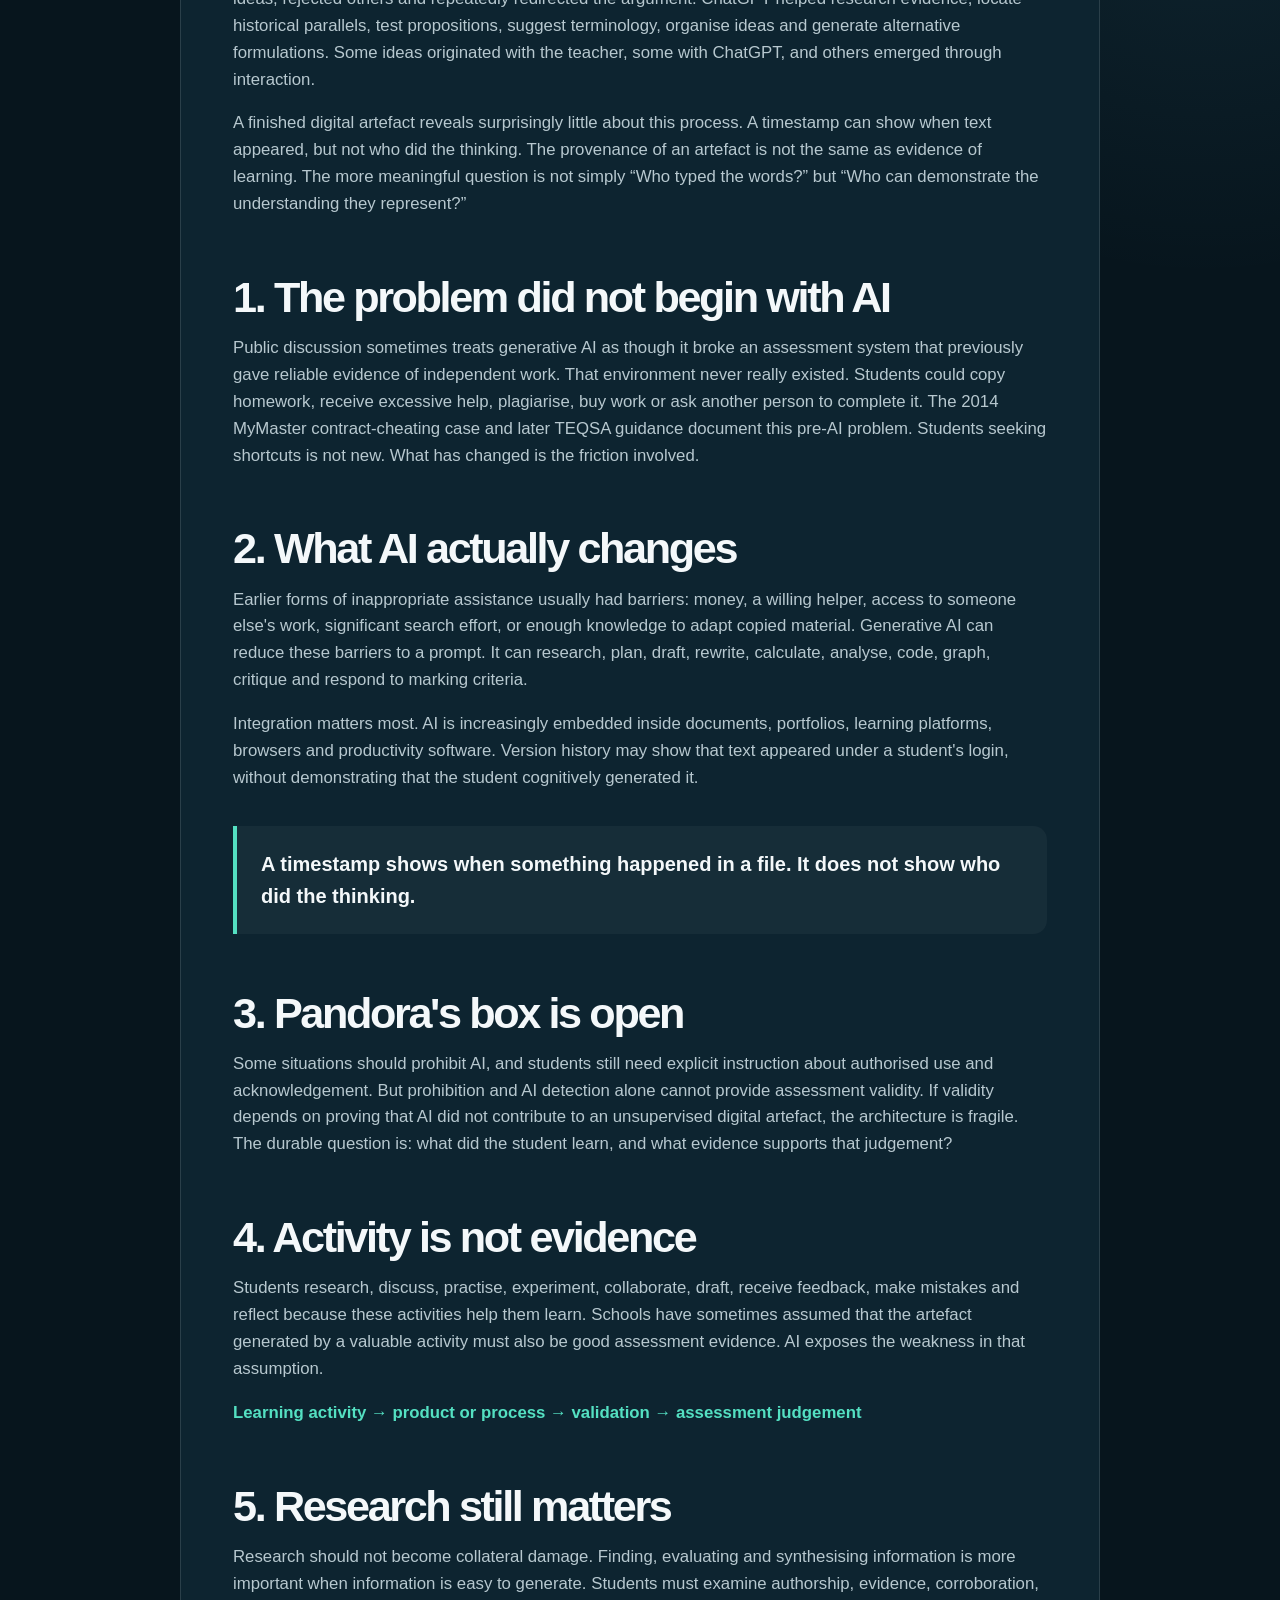
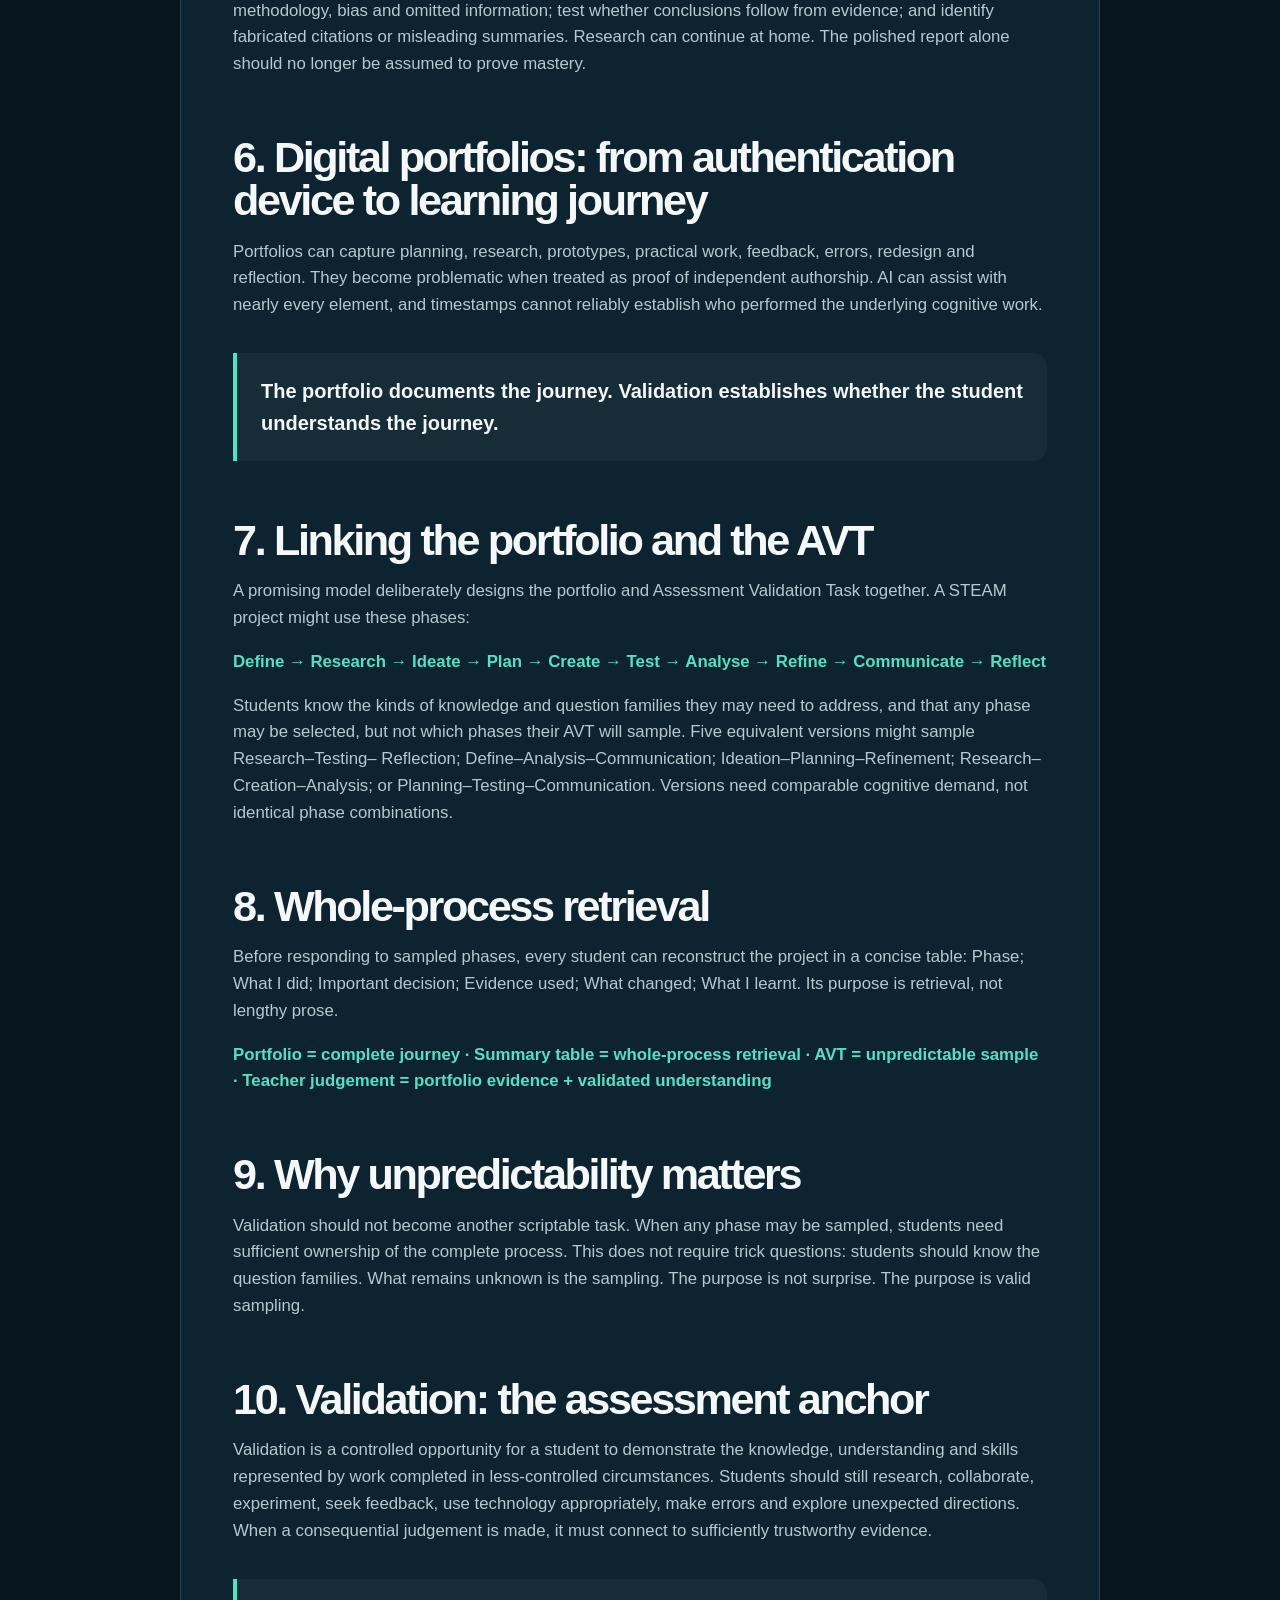
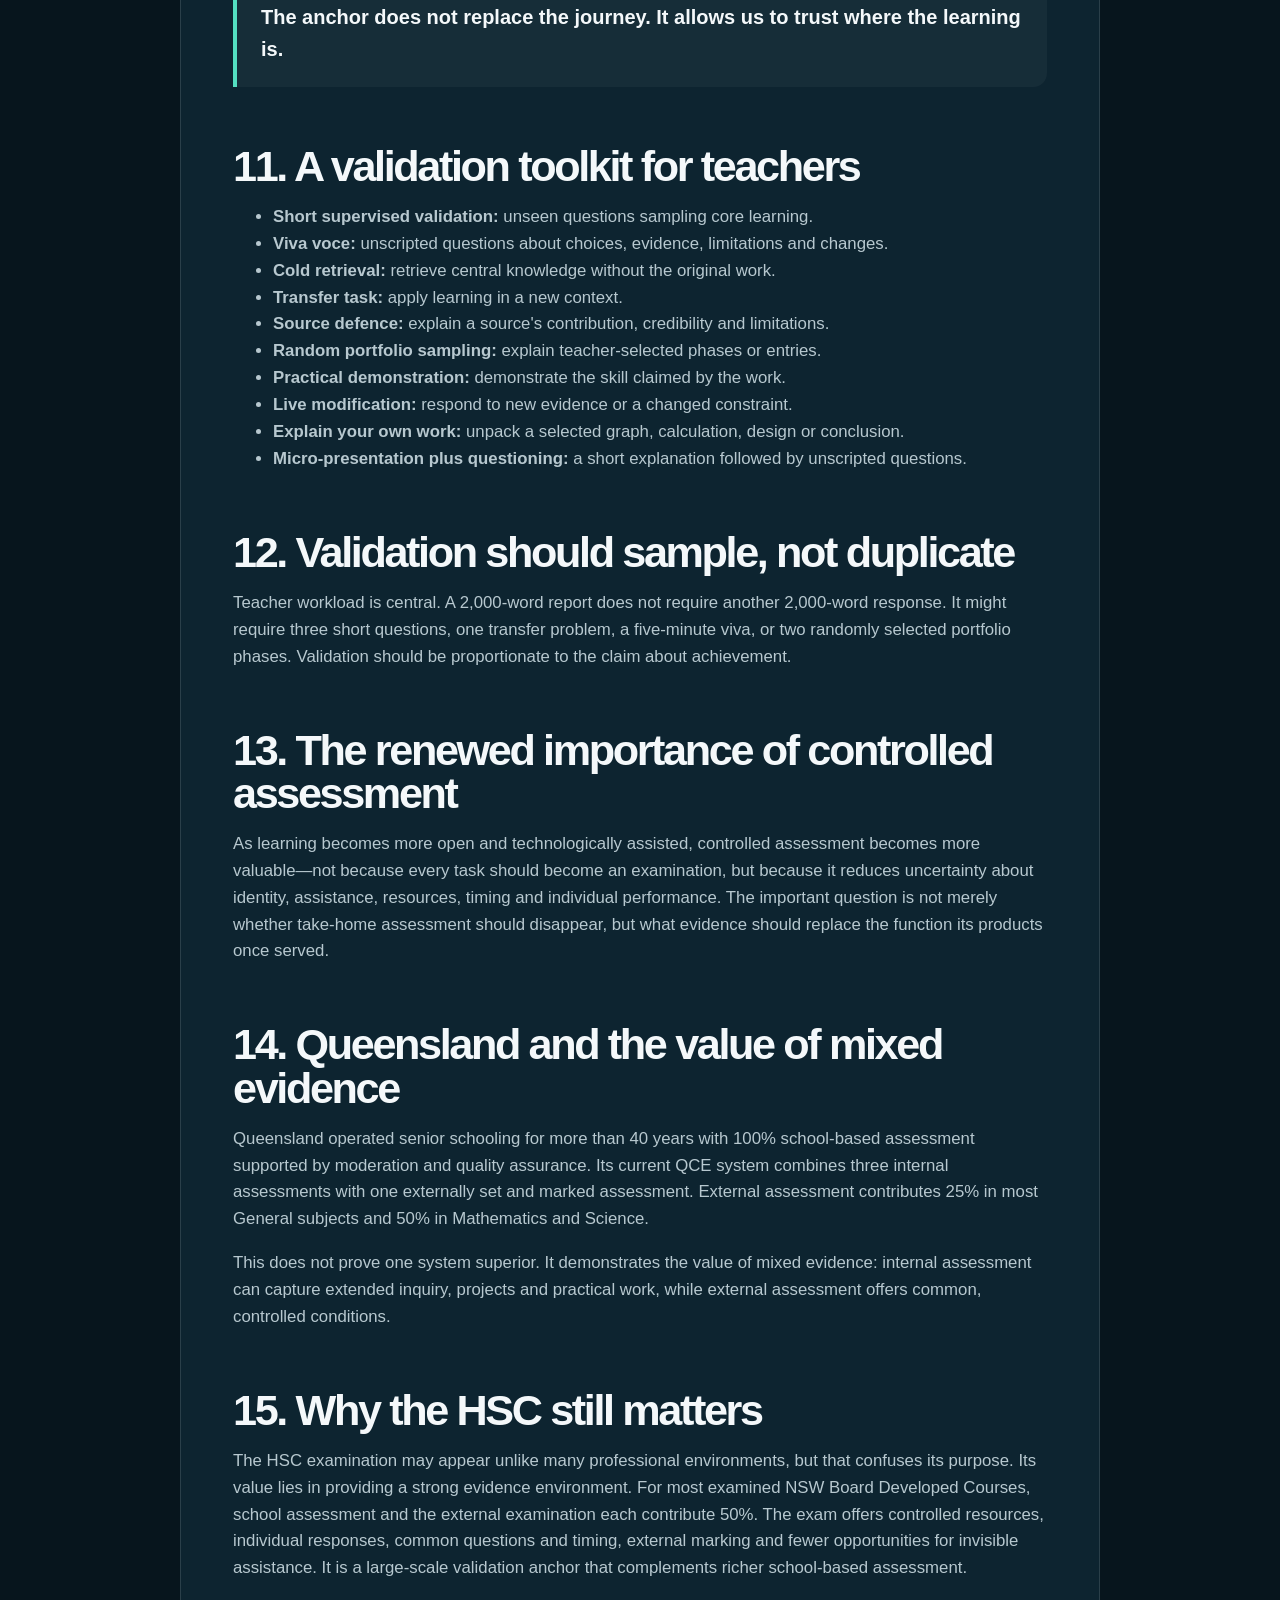
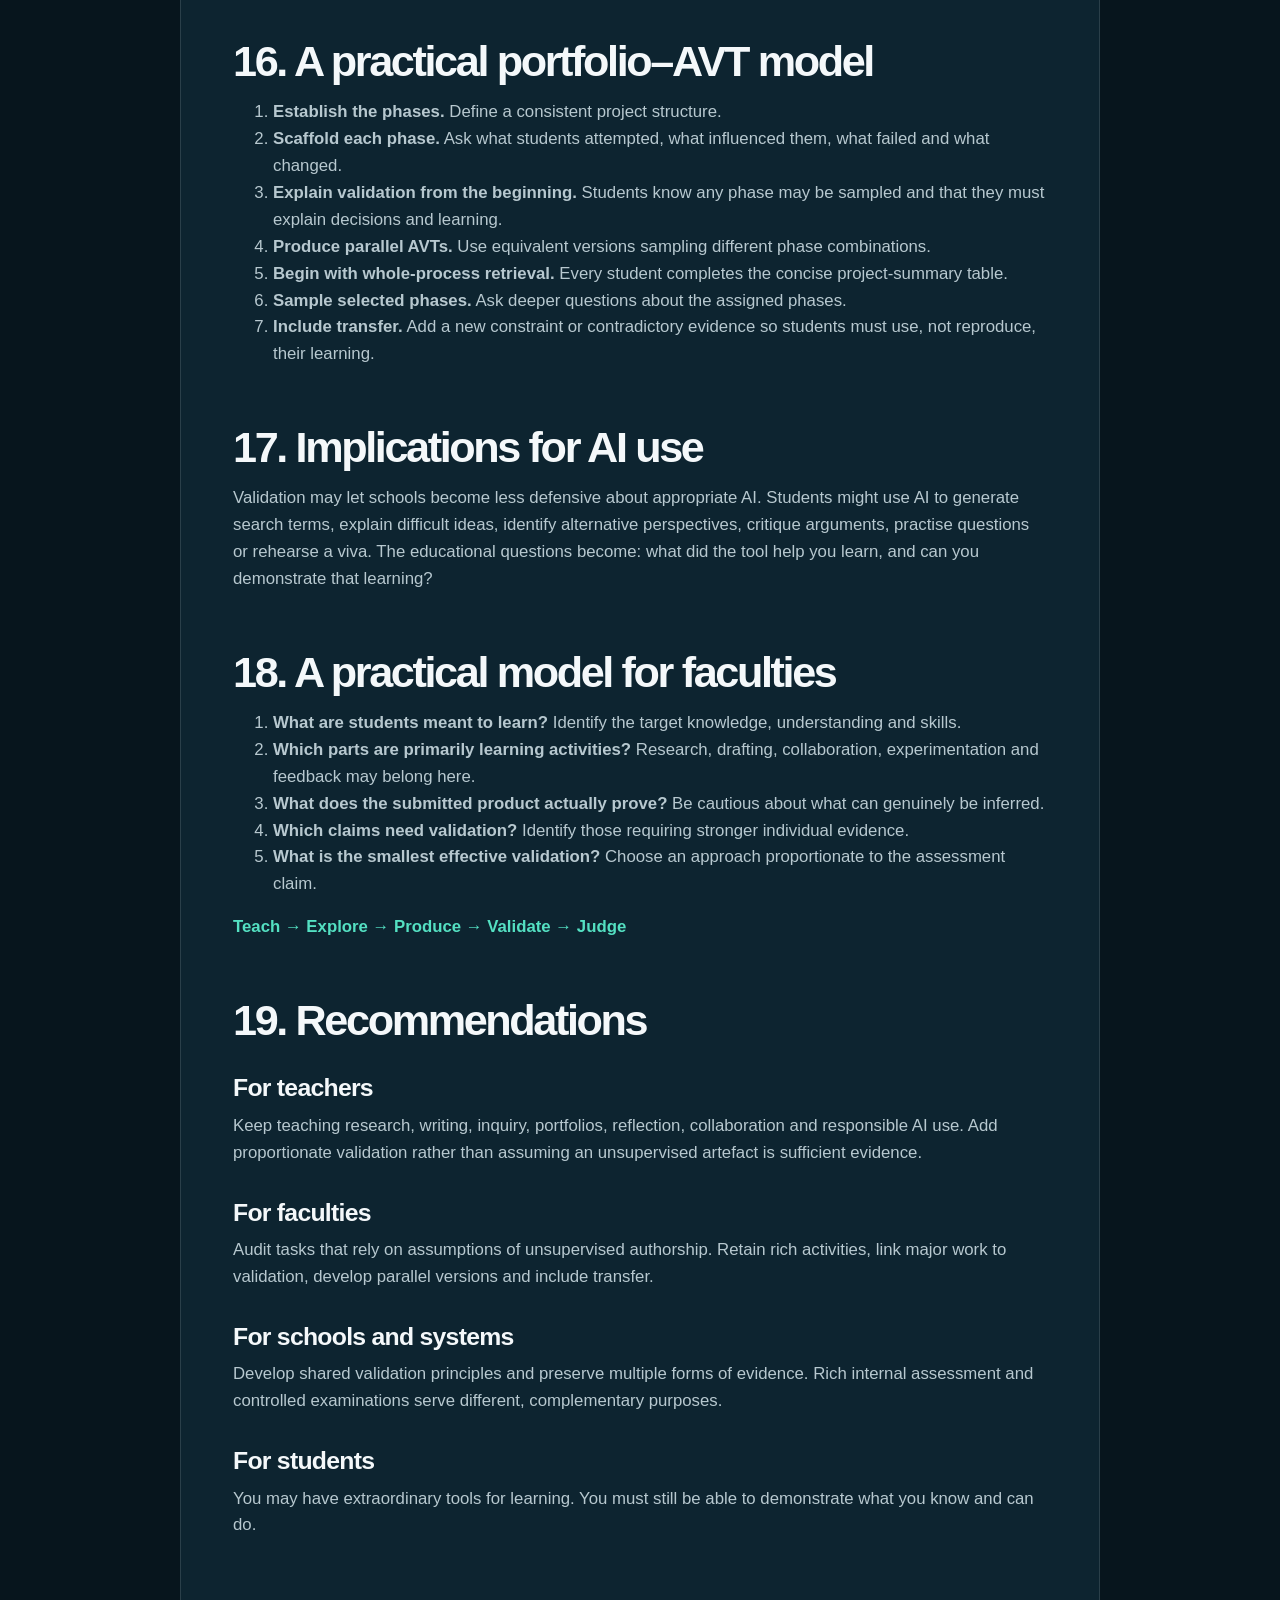
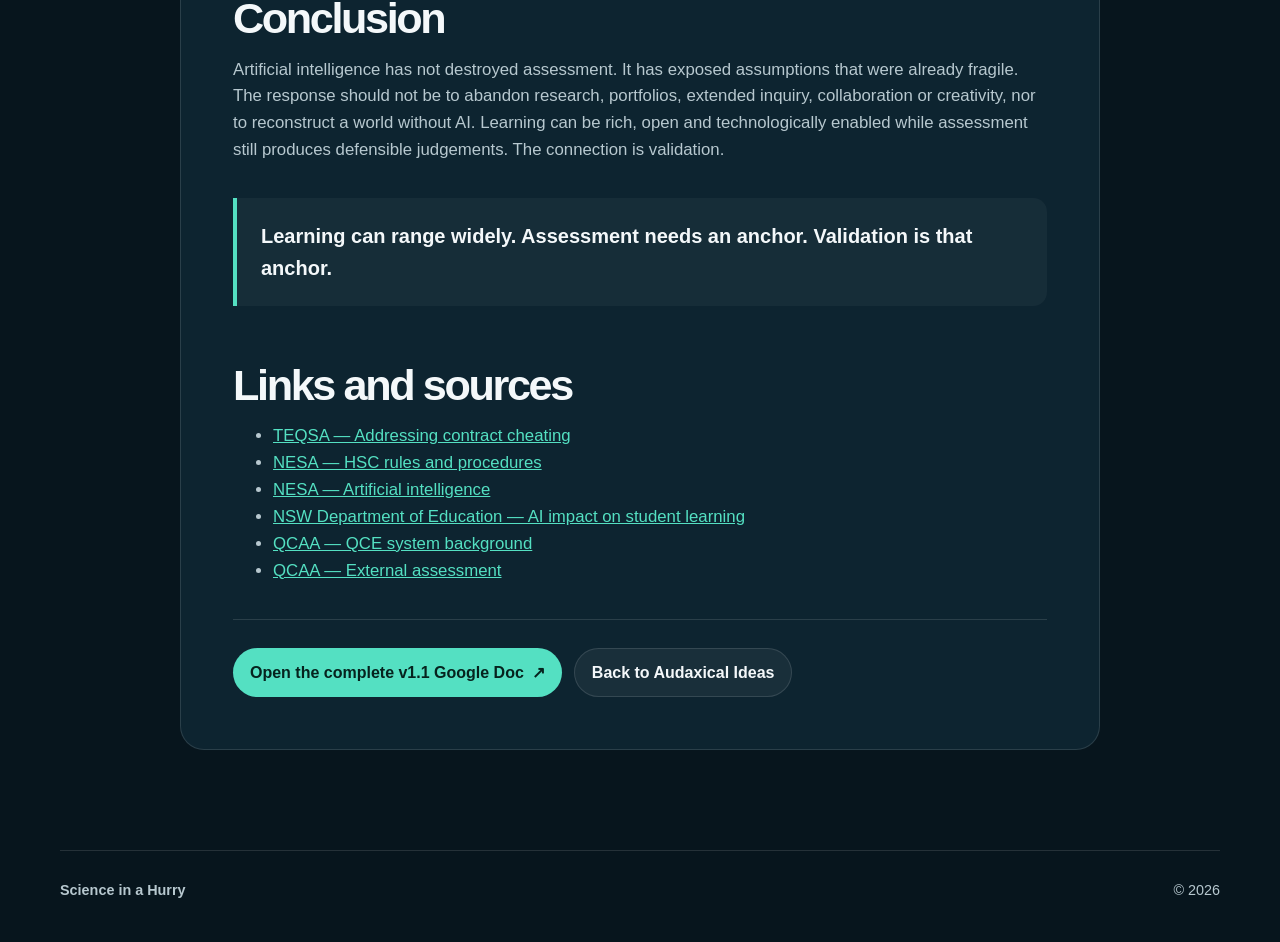
==== commit f4ecee73: "Add Teaching Sparks navigation" ====
--- a/assessment-in-the-age-of-ai.html
+++ b/assessment-in-the-age-of-ai.html
@@ -16,6 +16,7 @@
       <a href="index.html#projects">Projects</a>
       <a href="index.html#updates">Updates</a>
       <a href="news.html">News</a>
+      <a href="teaching-sparks.html">Teaching Sparks</a>
       <a href="audaxicity.html">Audaxicity</a>
       <a href="index.html#about">About</a>
     </nav>
